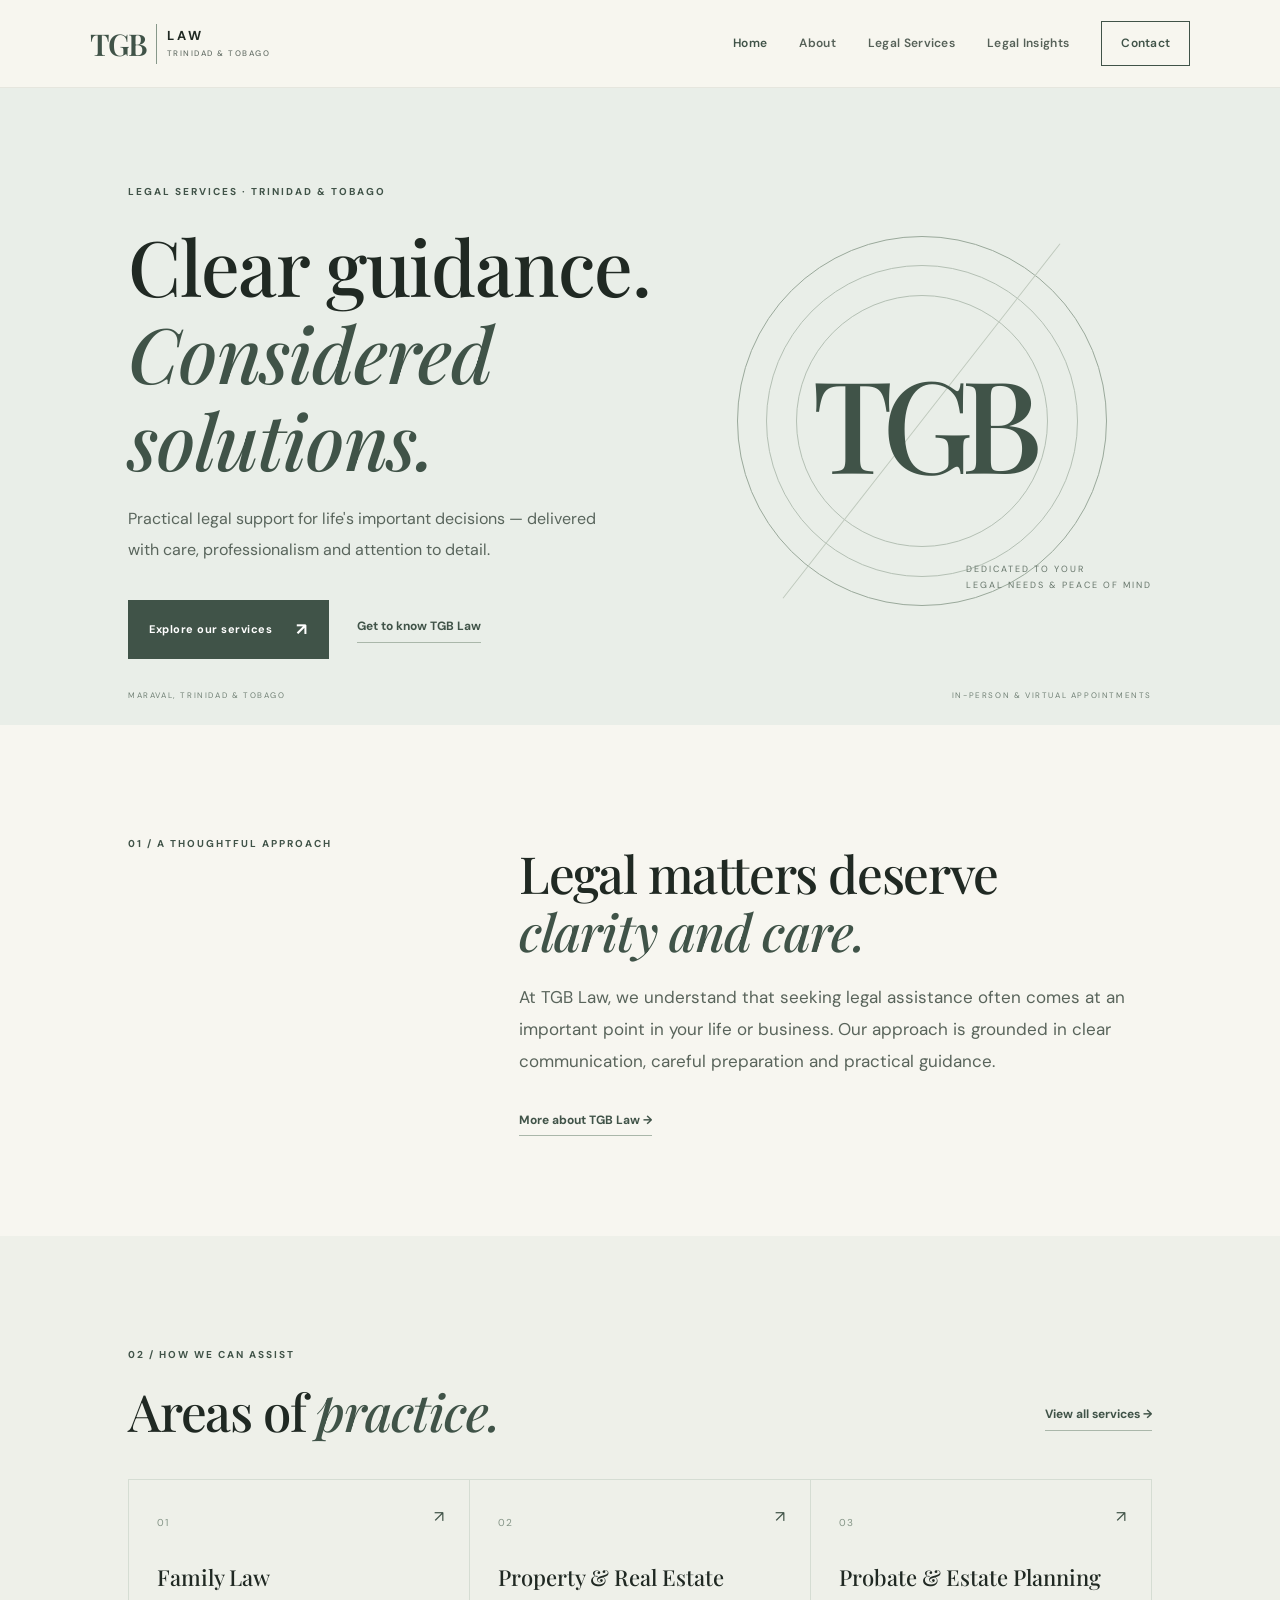
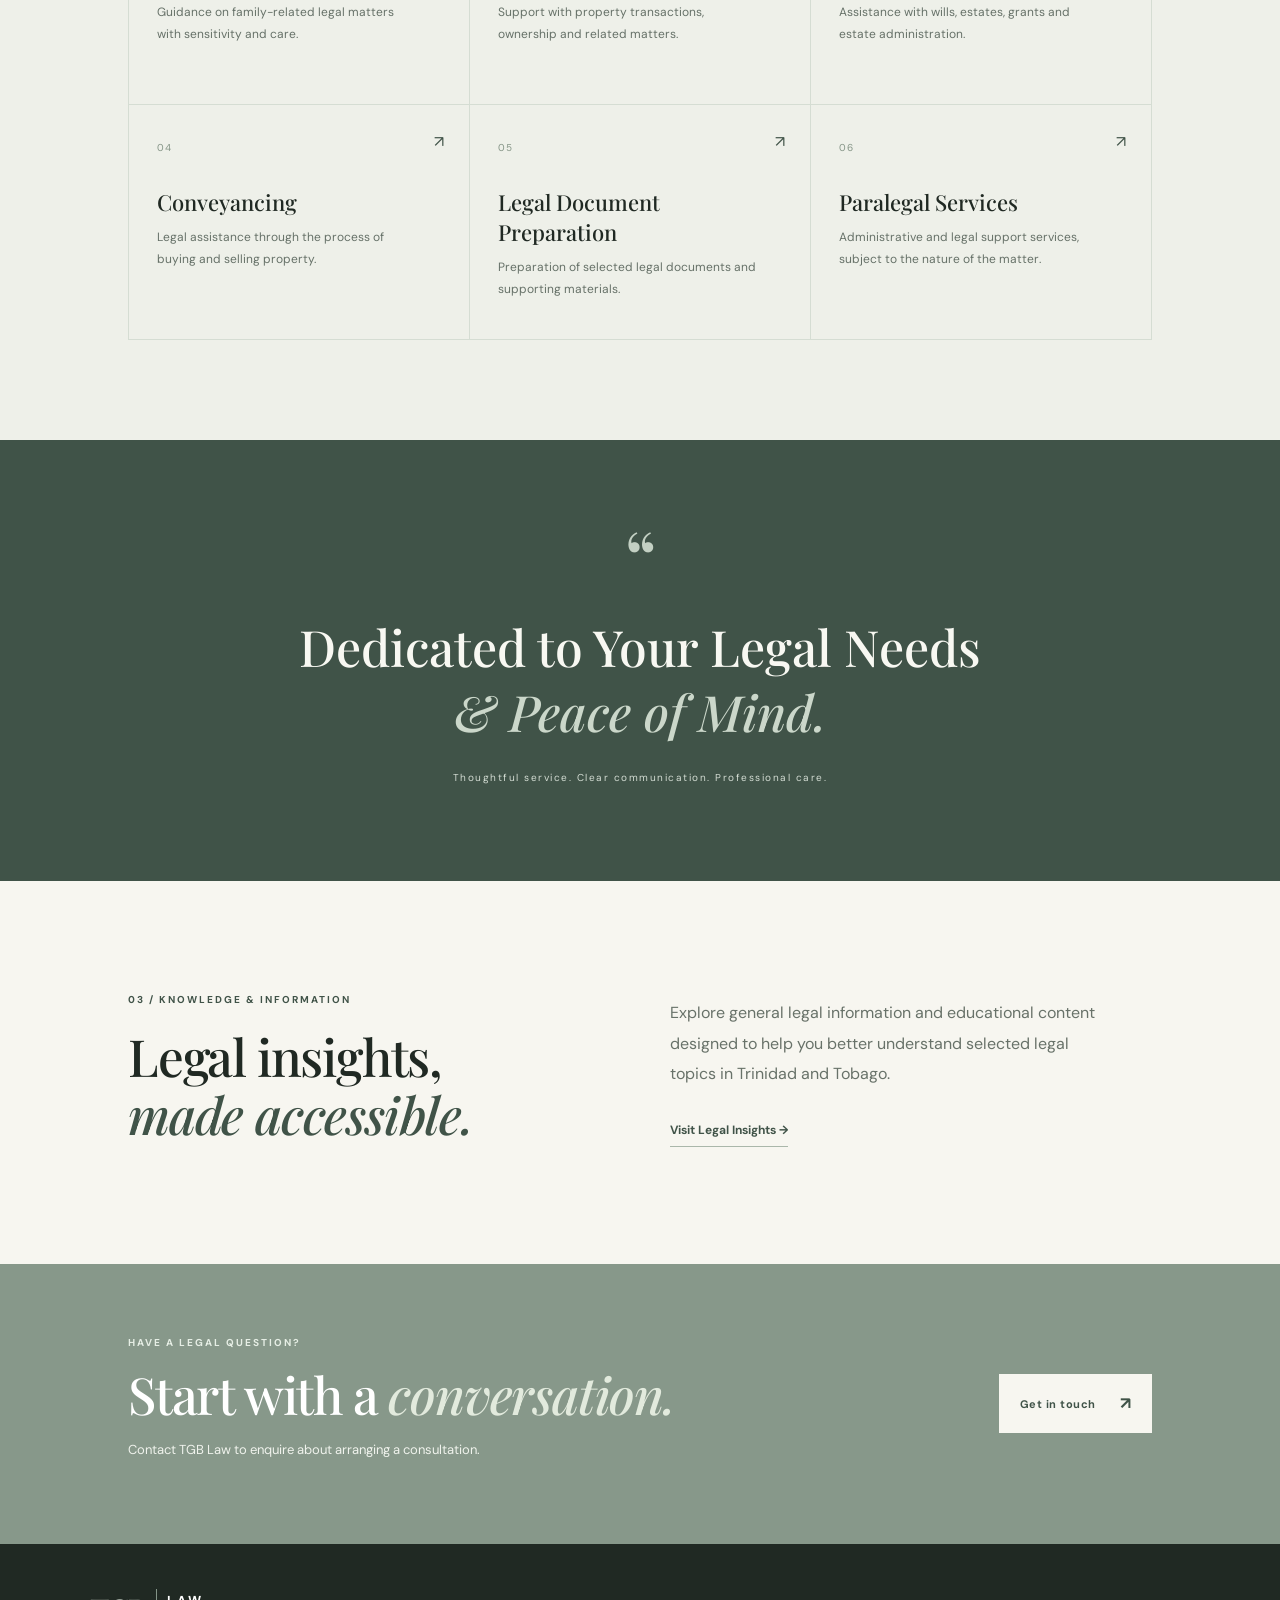
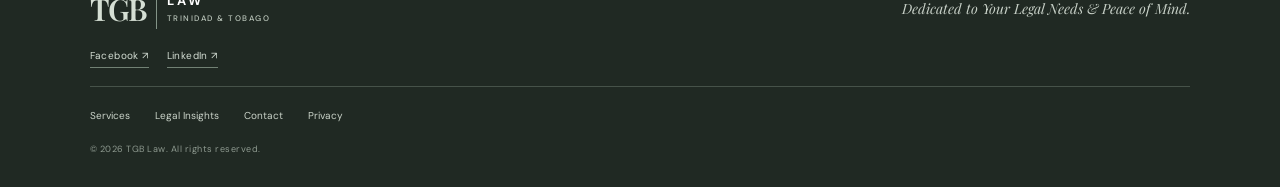
==== index.html @ 8f6d6e28 "Upload TGB Law website" ====
<!doctype html>
<html lang="en">
<head>
  <meta charset="utf-8">
  <meta name="viewport" content="width=device-width, initial-scale=1">
  <meta name="description" content="TGB Law — dedicated to your legal needs and peace of mind. Legal services in Trinidad and Tobago.">
  <title>TGB Law | Dedicated to Your Legal Needs &amp; Peace of Mind</title>
  <link rel="preconnect" href="https://fonts.googleapis.com">
  <link rel="preconnect" href="https://fonts.gstatic.com" crossorigin>
  <link href="https://fonts.googleapis.com/css2?family=DM+Sans:wght@400;500;600;700&family=Playfair+Display:wght@500;600;700&display=swap" rel="stylesheet">
  <link rel="stylesheet" href="assets/styles.css">
</head>
<body>
<header class="site-header">
  <a class="brand" href="index.html" aria-label="TGB Law home"><span class="brand-mark">TGB</span><span class="brand-name">LAW<small>TRINIDAD &amp; TOBAGO</small></span></a>
  <button class="menu-toggle" aria-label="Open navigation" aria-expanded="false">☰</button>
  <nav class="main-nav">
    <a class="active" href="index.html">Home</a><a href="about.html">About</a><a href="services.html">Legal Services</a><a href="insights.html">Legal Insights</a><a class="nav-contact" href="contact.html">Contact</a>
  </nav>
</header>
<main>
  <section class="hero">
    <div class="hero-content">
      <p class="eyebrow">LEGAL SERVICES · TRINIDAD &amp; TOBAGO</p>
      <h1>Clear guidance.<br><em>Considered solutions.</em></h1>
      <p class="hero-copy">Practical legal support for life's important decisions — delivered with care, professionalism and attention to detail.</p>
      <div class="hero-actions"><a class="button button-dark" href="services.html">Explore our services <span>↗</span></a><a class="text-link" href="about.html">Get to know TGB Law</a></div>
    </div>
    <div class="hero-art" aria-hidden="true"><div class="art-circle"></div><div class="art-line"></div><div class="art-caption">DEDICATED TO YOUR<br>LEGAL NEEDS &amp; PEACE OF MIND</div><div class="art-monogram">TGB</div></div>
    <div class="hero-foot"><span>MARAVAL, TRINIDAD &amp; TOBAGO</span><span>IN-PERSON &amp; VIRTUAL APPOINTMENTS</span></div>
  </section>

  <section class="intro section-wrap">
    <div class="section-label">01 / A THOUGHTFUL APPROACH</div>
    <div><h2>Legal matters deserve<br><em>clarity and care.</em></h2><p class="lead">At TGB Law, we understand that seeking legal assistance often comes at an important point in your life or business. Our approach is grounded in clear communication, careful preparation and practical guidance.</p><a class="arrow-link" href="about.html">More about TGB Law <span>→</span></a></div>
  </section>

  <section class="services-band">
    <div class="section-wrap">
      <div class="section-top"><div><div class="section-label">02 / HOW WE CAN ASSIST</div><h2>Areas of <em>practice.</em></h2></div><a class="arrow-link" href="services.html">View all services <span>→</span></a></div>
      <div class="service-grid">
        <a class="service-card" href="services.html#family"><span class="service-no">01</span><h3>Family Law</h3><p>Guidance on family-related legal matters with sensitivity and care.</p><span class="card-arrow">↗</span></a>
        <a class="service-card" href="services.html#property"><span class="service-no">02</span><h3>Property &amp; Real Estate</h3><p>Support with property transactions, ownership and related matters.</p><span class="card-arrow">↗</span></a>
        <a class="service-card" href="services.html#probate"><span class="service-no">03</span><h3>Probate &amp; Estate Planning</h3><p>Assistance with wills, estates, grants and estate administration.</p><span class="card-arrow">↗</span></a>
        <a class="service-card" href="services.html#conveyancing"><span class="service-no">04</span><h3>Conveyancing</h3><p>Legal assistance through the process of buying and selling property.</p><span class="card-arrow">↗</span></a>
        <a class="service-card" href="services.html#documents"><span class="service-no">05</span><h3>Legal Document Preparation</h3><p>Preparation of selected legal documents and supporting materials.</p><span class="card-arrow">↗</span></a>
        <a class="service-card" href="services.html#paralegal"><span class="service-no">06</span><h3>Paralegal Services</h3><p>Administrative and legal support services, subject to the nature of the matter.</p><span class="card-arrow">↗</span></a>
      </div>
    </div>
  </section>

  <section class="quote-section"><div class="quote-mark">“</div><blockquote>Dedicated to Your Legal Needs<br><em>&amp; Peace of Mind.</em></blockquote><p>Thoughtful service. Clear communication. Professional care.</p></section>

  <section class="insight-preview section-wrap">
    <div><div class="section-label">03 / KNOWLEDGE &amp; INFORMATION</div><h2>Legal insights,<br><em>made accessible.</em></h2></div>
    <div class="insight-copy"><p>Explore general legal information and educational content designed to help you better understand selected legal topics in Trinidad and Tobago.</p><a class="arrow-link" href="insights.html">Visit Legal Insights <span>→</span></a></div>
  </section>
  <section class="cta"><div><p class="eyebrow">HAVE A LEGAL QUESTION?</p><h2>Start with a <em>conversation.</em></h2><p>Contact TGB Law to enquire about arranging a consultation.</p></div><a class="button button-light" href="contact.html">Get in touch <span>↗</span></a></section>
</main>
<footer class="site-footer"><a class="brand brand-footer" href="index.html"><span class="brand-mark">TGB</span><span class="brand-name">LAW<small>TRINIDAD &amp; TOBAGO</small></span></a><p>Dedicated to Your Legal Needs &amp; Peace of Mind.</p>
<div class="social-links" aria-label="Social media">
  <a href="https://www.facebook.com/tgblawpractice" target="_blank" rel="noopener noreferrer" aria-label="TGB Law on Facebook">Facebook ↗</a>
  <a href="https://www.linkedin.com/company/tgblawpractice" target="_blank" rel="noopener noreferrer" aria-label="TGB Law on LinkedIn">LinkedIn ↗</a>
</div>
<div class="footer-links"><a href="services.html">Services</a><a href="insights.html">Legal Insights</a><a href="contact.html">Contact</a><a href="privacy.html">Privacy</a></div><small>© <span id="year"></span> TGB Law. All rights reserved.</small></footer>
<script src="assets/script.js"></script>
</body></html>
---- assets/styles.css ----
:root{--ink:#202923;--muted:#69736b;--sage:#87988a;--sage-dark:#405348;--pale:#e9eee8;--cream:#f7f6f0;--white:#fff;--line:#dce2da;--serif:'Playfair Display',Georgia,serif;--sans:'DM Sans',Arial,sans-serif}*{box-sizing:border-box}html{scroll-behavior:smooth}body{margin:0;color:var(--ink);font-family:var(--sans);background:var(--cream);line-height:1.7}a{color:inherit;text-decoration:none}.site-header{height:88px;padding:0 clamp(22px,7vw,108px);display:flex;align-items:center;justify-content:space-between;background:rgba(247,246,240,.96);border-bottom:1px solid rgba(32,41,35,.08);position:relative;z-index:5}.brand{display:flex;align-items:center;gap:10px}.brand-mark{font:600 30px var(--serif);letter-spacing:-2px;color:var(--sage-dark);border-right:1px solid var(--sage);padding-right:10px}.brand-name{font-size:13px;letter-spacing:3px;font-weight:700;line-height:1.15}.brand-name small{display:block;font-size:8px;letter-spacing:1.5px;font-weight:500;color:var(--muted);margin-top:5px}.main-nav{display:flex;align-items:center;gap:clamp(16px,2.5vw,34px);font-size:12px;font-weight:600;letter-spacing:.3px}.main-nav a{color:#566158;transition:.2s}.main-nav a:hover,.main-nav a.active{color:var(--sage-dark)}.main-nav .nav-contact{border:1px solid var(--sage-dark);padding:11px 19px;color:var(--sage-dark)}.menu-toggle{display:none;background:none;border:0;font-size:24px;color:var(--ink)}.hero{min-height:620px;background:var(--pale);padding:95px clamp(22px,10vw,155px) 66px;position:relative;display:grid;grid-template-columns:1.1fr .9fr;align-items:center;overflow:hidden}.hero-content{max-width:610px;position:relative;z-index:1}.eyebrow,.section-label{font-size:10px;letter-spacing:2px;font-weight:700;color:var(--sage-dark)}h1,h2,h3,p{margin-top:0}h1,h2{font-family:var(--serif);font-weight:500;letter-spacing:-1.2px;line-height:1.13}h1{font-size:clamp(48px,6vw,78px);margin:22px 0}h2{font-size:clamp(36px,4vw,52px);margin:20px 0}h1 em,h2 em,blockquote em{font-weight:500;color:var(--sage-dark)}.hero-copy{font-size:16px;color:#59655c;max-width:490px;line-height:1.9}.hero-actions{display:flex;align-items:center;gap:28px;margin-top:35px}.button{display:inline-flex;align-items:center;gap:24px;padding:15px 21px;font-size:11px;letter-spacing:.5px;font-weight:700}.button span{font-size:17px}.button-dark{background:var(--sage-dark);color:white}.button-light{background:var(--cream);color:var(--sage-dark)}.text-link,.arrow-link{font-size:12px;font-weight:700;color:var(--sage-dark);border-bottom:1px solid #aab7aa;padding-bottom:5px}.hero-art{height:400px;position:relative;display:flex;align-items:center;justify-content:center}.art-circle{width:min(31vw,370px);height:min(31vw,370px);border:1px solid #9aa99b;border-radius:50%;position:absolute}.art-circle:before,.art-circle:after{content:"";position:absolute;border:1px solid #b4c0b4;border-radius:50%;inset:28px}.art-circle:after{inset:58px}.art-line{position:absolute;width:1px;height:450px;background:#c0cabe;transform:rotate(38deg)}.art-monogram{font:500 clamp(70px,10vw,132px) var(--serif);letter-spacing:-12px;color:var(--sage-dark);z-index:1}.art-caption{position:absolute;right:0;bottom:28px;font-size:9px;letter-spacing:2px;line-height:1.8;color:#66756a}.hero-foot{position:absolute;bottom:22px;left:clamp(22px,10vw,155px);right:clamp(22px,10vw,155px);display:flex;justify-content:space-between;font-size:8px;letter-spacing:1.6px;color:#718075}.section-wrap{padding:100px clamp(22px,10vw,155px)}.intro{display:grid;grid-template-columns:.7fr 1.3fr;gap:50px}.section-label{padding-top:10px}.lead{font-size:17px;line-height:1.9;color:#59645b;max-width:720px}.intro .arrow-link{display:inline-block;margin-top:15px}.services-band{background:#eef0e9}.section-top{display:flex;align-items:end;justify-content:space-between;margin-bottom:38px}.section-top h2{margin-bottom:0}.section-top .arrow-link{margin-bottom:10px}.service-grid{display:grid;grid-template-columns:repeat(3,1fr);border-top:1px solid #d5ddd3;border-left:1px solid #d5ddd3}.service-card{min-height:225px;padding:27px 28px;border-right:1px solid #d5ddd3;border-bottom:1px solid #d5ddd3;position:relative;transition:background .2s}.service-card:hover{background:#e3e9e1}.service-no{font-size:10px;letter-spacing:1px;color:#849486}.service-card h3{font:500 22px var(--serif);margin:28px 0 10px}.service-card p{font-size:12px;line-height:1.8;color:#667168;max-width:260px}.card-arrow{position:absolute;right:25px;top:23px;color:var(--sage-dark)}.quote-section{background:var(--sage-dark);color:#f8f8f2;text-align:center;padding:85px 20px}.quote-mark{font:80px var(--serif);line-height:.8;color:#c3d0c3}.quote-section blockquote{font:500 clamp(32px,4vw,50px)/1.3 var(--serif);margin:25px 0}.quote-section blockquote em{color:#cbd7ca}.quote-section p{font-size:10px;letter-spacing:1.5px;color:#d4ddd4}.insight-preview{display:grid;grid-template-columns:1fr 1fr;gap:60px;align-items:center}.insight-copy p{color:#687269;line-height:1.9;max-width:440px}.insight-copy .arrow-link{display:inline-block;margin-top:15px}.cta{background:var(--sage);color:#fff;padding:70px clamp(22px,10vw,155px);display:flex;align-items:center;justify-content:space-between;gap:30px}.cta .eyebrow{color:#e6eee5}.cta h2{margin:15px 0;color:white}.cta h2 em{color:#e2eadd}.cta p:not(.eyebrow){font-size:13px;color:#f0f3ed}.site-footer{background:#202923;color:#e9eee8;padding:45px clamp(22px,7vw,108px) 30px;display:grid;grid-template-columns:1fr 1fr;gap:18px 30px;align-items:center}.brand-footer .brand-mark{color:#d5dfd4;border-color:#839487}.brand-footer .brand-name{color:#fff}.brand-footer .brand-name small{color:#bdc8bd}.site-footer>p{font:italic 14px var(--serif);text-align:right;color:#c8d1c8;margin:0}.footer-links{grid-column:1/-1;display:flex;gap:25px;border-top:1px solid #465249;padding-top:20px;font-size:10px;color:#cbd4ca}.site-footer>small{grid-column:1/-1;color:#8e9a90;font-size:9px;letter-spacing:.5px}.page-hero{background:var(--pale);padding:100px clamp(22px,10vw,155px) 85px}.page-hero h1{font-size:clamp(46px,6vw,70px)}.page-intro{max-width:650px;color:#5f6b62;font-size:15px;line-height:1.9}.about-layout{display:grid;grid-template-columns:.7fr 1.3fr;gap:50px}.about-layout p:not(.lead){color:#667168;line-height:1.9}.profile-panel{background:#e9eee8;padding:55px clamp(22px,10vw,155px);display:grid;grid-template-columns:180px 1fr;gap:45px;align-items:center}.profile-initials{height:170px;border:1px solid #a9b8aa;border-radius:50%;display:grid;place-items:center;font:54px var(--serif);color:var(--sage-dark)}.profile-panel h2{font-size:36px;margin:12px 0}.profile-panel p{color:#5d6a60;font-size:13px}.small-note{font-size:11px!important;color:#78847a!important}.service-list{padding-top:50px;padding-bottom:50px}.service-detail{display:grid;grid-template-columns:80px 1fr;gap:25px;padding:35px 0;border-bottom:1px solid var(--line);scroll-margin-top:25px}.service-detail>span{font-size:11px;color:var(--sage-dark);padding-top:8px}.service-detail h2{font-size:29px;margin:0 0 10px}.service-detail p{max-width:700px;color:#657067;font-size:14px;line-height:1.9;margin:0}.notice{padding-top:20px;padding-bottom:60px}.notice strong{font:500 19px var(--serif)}.notice p{max-width:850px;color:#727d73;font-size:11px;line-height:1.9}.insights-empty{display:grid;grid-template-columns:180px 1fr;gap:45px;align-items:center;min-height:360px}.insight-icon{width:145px;height:145px;border:1px solid #a8b6a9;border-radius:50%;display:grid;place-items:center;color:var(--sage-dark);font-size:55px}.insights-empty h2{font-size:40px}.insights-empty p:not(.eyebrow){max-width:600px;color:#667168;line-height:1.9}.insights-empty .arrow-link{display:inline-block;margin-top:10px}.contact-layout{display:grid;grid-template-columns:1fr 1fr;gap:80px}.contact-layout h2{font-size:43px}.contact-layout p{color:#68746a;line-height:1.9;font-size:14px}.contact-detail{border-top:1px solid var(--line);padding:18px 0;display:flex;flex-direction:column;gap:4px}.contact-detail span{font-size:9px;letter-spacing:1.5px;color:#829083}.contact-detail strong{font-size:13px;font-weight:600}.contact-note{background:#eef0e9;padding:35px;height:max-content}.contact-note h3{font:500 23px var(--serif)}.contact-note p{font-size:12px}.legal-copy{max-width:950px}.legal-copy h2{font-size:25px;margin-top:35px}.legal-copy p{color:#647067;line-height:1.9;font-size:14px}
@media(max-width:800px){.site-header{height:75px}.menu-toggle{display:block}.main-nav{display:none;position:absolute;top:75px;left:0;right:0;background:var(--cream);padding:20px 25px 25px;flex-direction:column;align-items:stretch;gap:17px;border-bottom:1px solid var(--line)}.main-nav.open{display:flex}.main-nav .nav-contact{text-align:center}.hero{grid-template-columns:1fr;padding-top:75px;padding-bottom:75px}.hero-art{height:270px;margin-top:15px}.art-circle{width:235px;height:235px}.art-monogram{font-size:90px}.art-caption{right:8%;bottom:0}.hero-foot{bottom:15px;font-size:7px}.intro,.about-layout,.insight-preview,.contact-layout{grid-template-columns:1fr;gap:25px}.section-wrap{padding-top:70px;padding-bottom:70px}.service-grid{grid-template-columns:repeat(2,1fr)}.section-top{align-items:start;gap:20px;flex-direction:column}.cta{align-items:flex-start;flex-direction:column}.profile-panel{grid-template-columns:110px 1fr;gap:25px}.profile-initials{height:105px;font-size:34px}.profile-panel h2{font-size:27px}.insights-empty{grid-template-columns:1fr;gap:25px}.insight-icon{width:100px;height:100px}.contact-layout{gap:35px}}
@media(max-width:520px){h1{font-size:48px}.hero{min-height:auto}.hero-actions{align-items:flex-start;flex-direction:column;gap:18px}.hero-foot{position:static;margin-top:35px;gap:15px;flex-direction:column}.service-grid{grid-template-columns:1fr}.service-card{min-height:190px}.profile-panel{grid-template-columns:1fr}.profile-initials{width:105px}.site-footer{grid-template-columns:1fr}.site-footer>p{text-align:left}.footer-links{flex-wrap:wrap}.service-detail{grid-template-columns:35px 1fr;gap:12px}.page-hero{padding-top:75px;padding-bottom:65px}}

.profile-photo-wrap{width:180px;height:210px;overflow:hidden;background:#dce4dc}
.profile-photo{width:100%;height:100%;object-fit:cover;object-position:center 24%;display:block}
@media(max-width:800px){.profile-photo-wrap{width:145px;height:175px}}
@media(max-width:520px){.profile-photo-wrap{width:155px;height:185px}}

.social-links{grid-column:1/-1;display:flex;gap:18px;font-size:10px;letter-spacing:.4px;color:#d4ded4}
.social-links a{border-bottom:1px solid #718174;padding-bottom:3px}
.social-links a:hover{color:#fff}
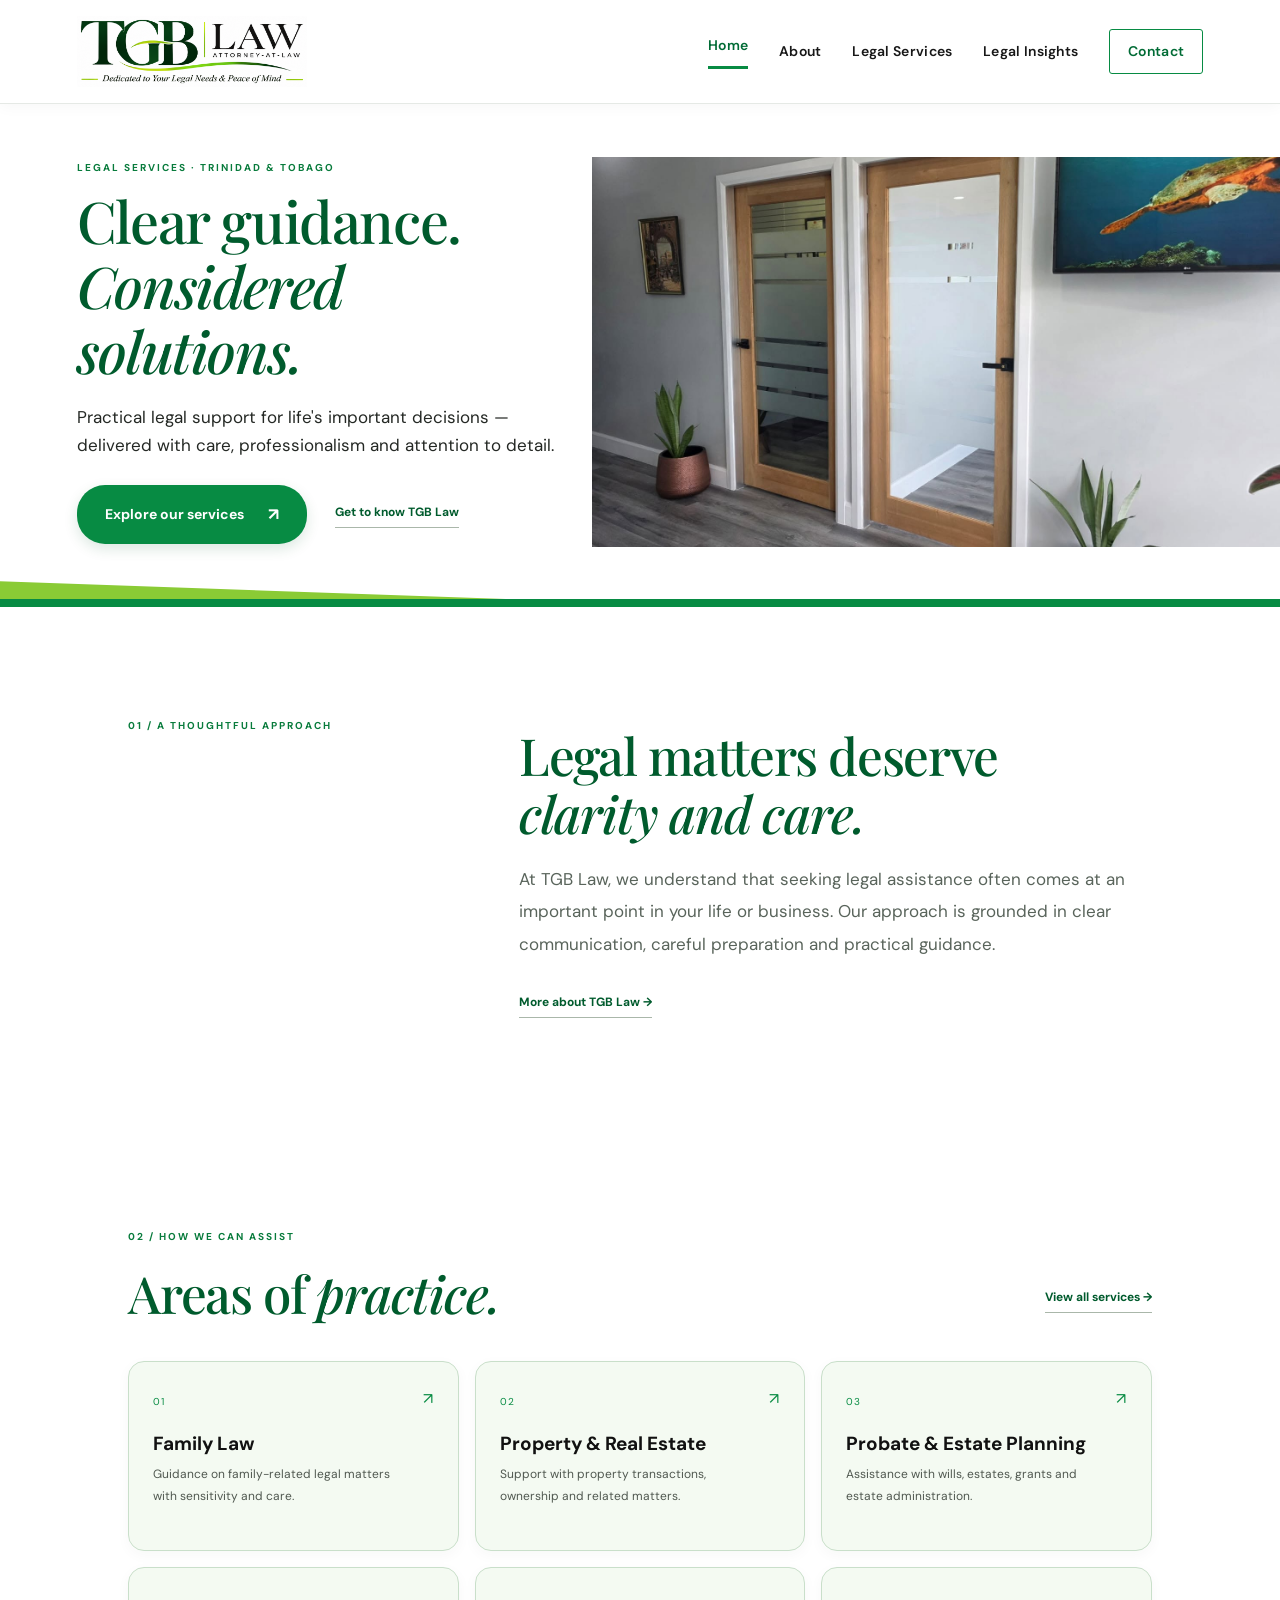
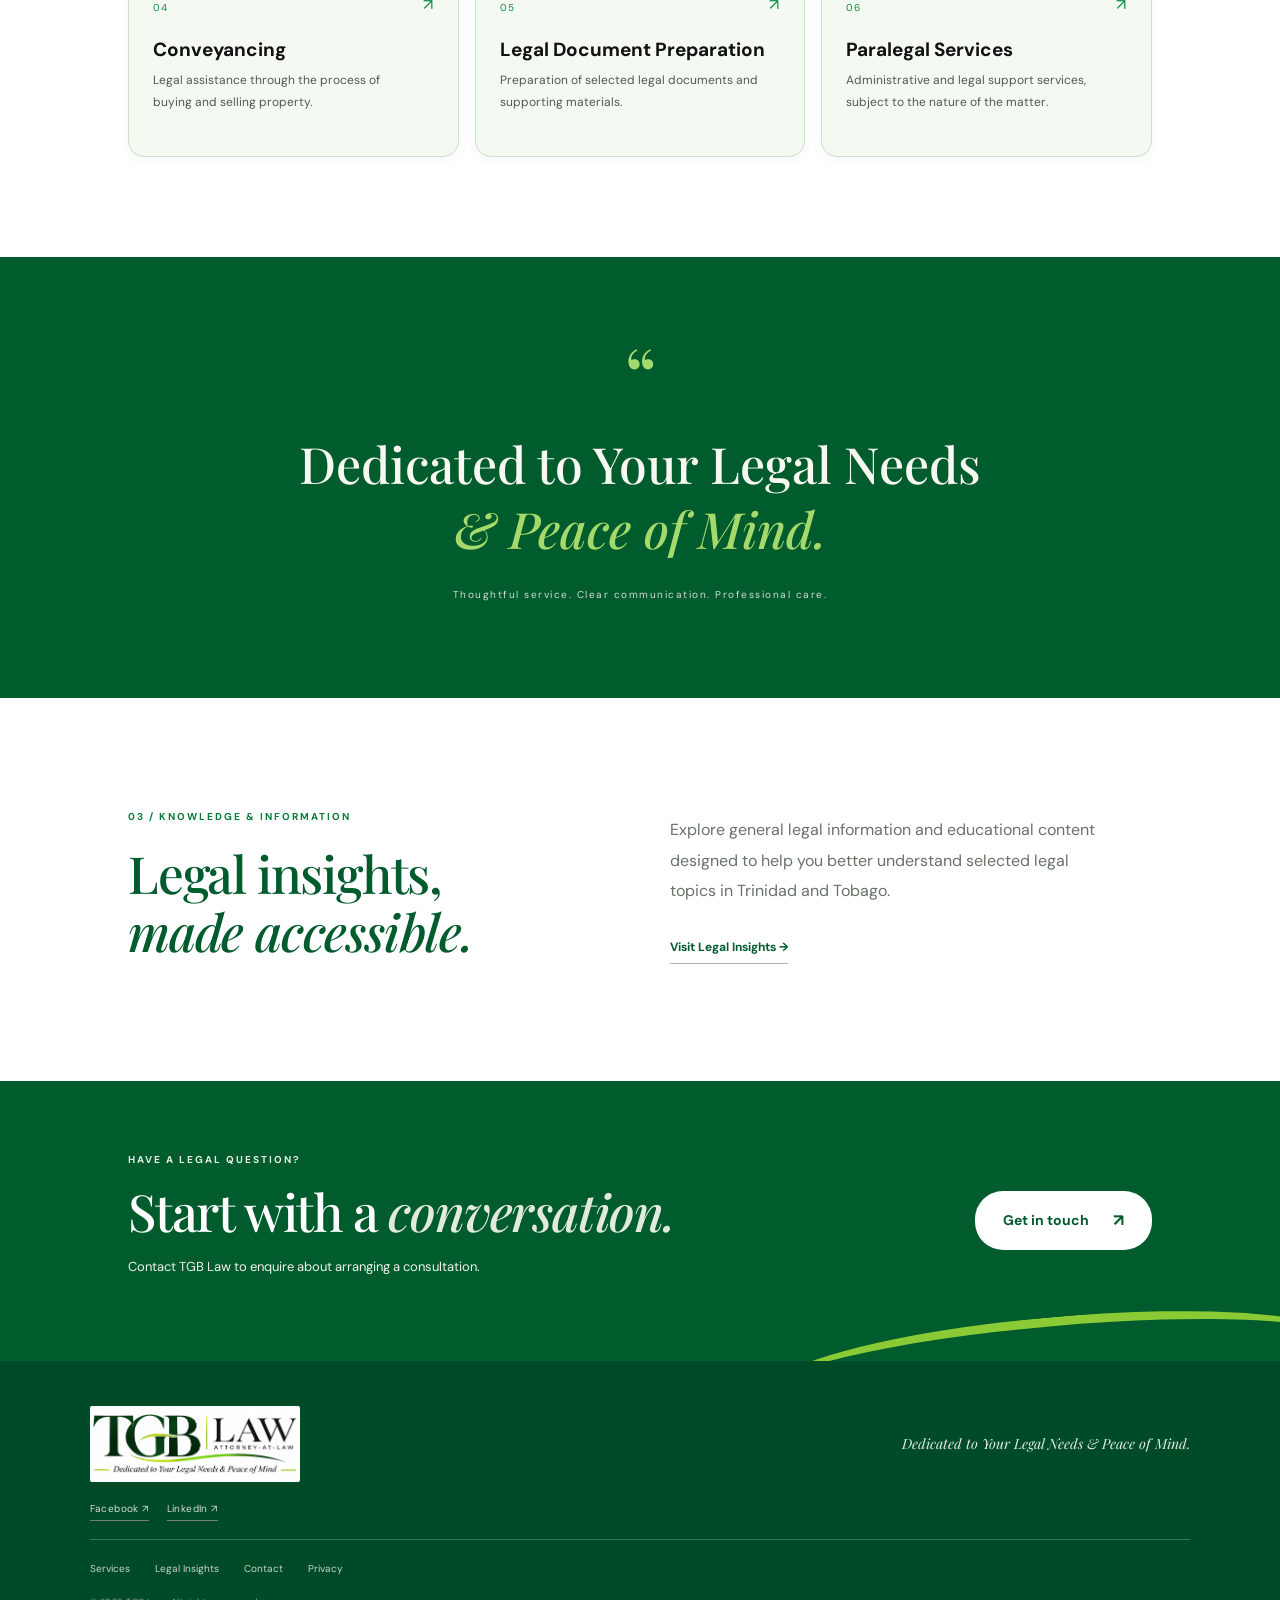
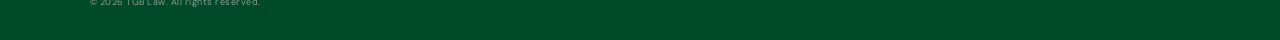
==== commit d0c7ea9b: "Update TGB Law website – new branding, images and contact form" ====
--- a/index.html
+++ b/index.html
@@ -12,7 +12,7 @@
 </head>
 <body>
 <header class="site-header">
-  <a class="brand" href="index.html" aria-label="TGB Law home"><span class="brand-mark">TGB</span><span class="brand-name">LAW<small>TRINIDAD &amp; TOBAGO</small></span></a>
+  <a class="brand" href="index.html" aria-label="TGB Law home"><img src="assets/tgb-law-logo-new.png" alt="TGB Law — Dedicated to Your Legal Needs &amp; Peace of Mind"></a>
   <button class="menu-toggle" aria-label="Open navigation" aria-expanded="false">☰</button>
   <nav class="main-nav">
     <a class="active" href="index.html">Home</a><a href="about.html">About</a><a href="services.html">Legal Services</a><a href="insights.html">Legal Insights</a><a class="nav-contact" href="contact.html">Contact</a>
@@ -26,7 +26,7 @@
       <p class="hero-copy">Practical legal support for life's important decisions — delivered with care, professionalism and attention to detail.</p>
       <div class="hero-actions"><a class="button button-dark" href="services.html">Explore our services <span>↗</span></a><a class="text-link" href="about.html">Get to know TGB Law</a></div>
     </div>
-    <div class="hero-art" aria-hidden="true"><div class="art-circle"></div><div class="art-line"></div><div class="art-caption">DEDICATED TO YOUR<br>LEGAL NEEDS &amp; PEACE OF MIND</div><div class="art-monogram">TGB</div></div>
+    <div class="hero-art"><img src="assets/tgb-law-office.jpg" alt="TGB Law office in Maraval, Trinidad and Tobago"></div>
     <div class="hero-foot"><span>MARAVAL, TRINIDAD &amp; TOBAGO</span><span>IN-PERSON &amp; VIRTUAL APPOINTMENTS</span></div>
   </section>
 
@@ -57,7 +57,7 @@
   </section>
   <section class="cta"><div><p class="eyebrow">HAVE A LEGAL QUESTION?</p><h2>Start with a <em>conversation.</em></h2><p>Contact TGB Law to enquire about arranging a consultation.</p></div><a class="button button-light" href="contact.html">Get in touch <span>↗</span></a></section>
 </main>
-<footer class="site-footer"><a class="brand brand-footer" href="index.html"><span class="brand-mark">TGB</span><span class="brand-name">LAW<small>TRINIDAD &amp; TOBAGO</small></span></a><p>Dedicated to Your Legal Needs &amp; Peace of Mind.</p>
+<footer class="site-footer"><a class="brand brand-footer" href="index.html"><img src="assets/tgb-law-logo-new.png" alt="TGB Law — Dedicated to Your Legal Needs &amp; Peace of Mind"></a><p>Dedicated to Your Legal Needs &amp; Peace of Mind.</p>
 <div class="social-links" aria-label="Social media">
   <a href="https://www.facebook.com/tgblawpractice" target="_blank" rel="noopener noreferrer" aria-label="TGB Law on Facebook">Facebook ↗</a>
   <a href="https://www.linkedin.com/company/tgblawpractice" target="_blank" rel="noopener noreferrer" aria-label="TGB Law on LinkedIn">LinkedIn ↗</a>
--- a/assets/styles.css
+++ b/assets/styles.css
@@ -10,3 +10,112 @@
 .social-links{grid-column:1/-1;display:flex;gap:18px;font-size:10px;letter-spacing:.4px;color:#d4ded4}
 .social-links a{border-bottom:1px solid #718174;padding-bottom:3px}
 .social-links a:hover{color:#fff}
+
+
+/* TGB Law refreshed brand system: green, black and white */
+:root{
+  --ink:#111111;--muted:#555e57;--sage:#087b3c;--sage-dark:#005b2d;
+  --pale:#f2f8f1;--cream:#ffffff;--line:#d7e5d8;
+  --brand-green:#078b43;--lime:#8acb35;
+}
+body{background:#fff;color:#111}
+.site-header{height:auto;min-height:104px;background:#fff;padding:10px clamp(20px,6vw,90px);border-bottom:1px solid #e5e9e5;box-shadow:0 3px 14px rgba(0,0,0,.035)}
+.brand{display:flex;align-items:center}
+.brand img{display:block;width:230px;height:82px;object-fit:contain;object-position:left center;background:#fff}
+.main-nav{font-size:14px;gap:clamp(14px,2.4vw,34px)}
+.main-nav a{color:#171717}
+.main-nav a:hover,.main-nav a.active{color:#006b35}
+.main-nav a.active{border-bottom:3px solid var(--brand-green);padding-bottom:8px}
+.main-nav .nav-contact{border:1px solid var(--brand-green);border-radius:3px;padding:10px 18px;color:#006b35}
+.main-nav .nav-contact:hover{background:#078b43;color:#fff}
+.hero{min-height:500px;padding:55px clamp(22px,6vw,92px);grid-template-columns:.88fr 1.12fr;gap:35px;background:#fff;border-bottom:8px solid var(--brand-green)}
+.hero:after{content:"";position:absolute;left:0;bottom:0;width:40%;height:18px;background:var(--lime);clip-path:polygon(0 0,100% 100%,0 100%);pointer-events:none}
+.hero-content{max-width:570px}
+.hero h1{font-size:clamp(42px,4.5vw,66px);color:#005b2d;margin:12px 0 20px;letter-spacing:-1.4px}
+.hero h1 em{color:#005b2d}
+.eyebrow,.section-label{color:#087b3c}
+.hero-copy{font-size:17px;color:#242824;line-height:1.65}
+.hero-actions{margin-top:26px}
+.button{border-radius:28px;padding:15px 28px;font-size:14px;letter-spacing:0}
+.button-dark{background:#078b43;color:#fff;box-shadow:0 5px 14px rgba(0,91,45,.14)}
+.button-dark:hover{background:#005b2d}
+.hero-art{height:100%;min-height:390px;margin:-55px calc(clamp(22px,6vw,92px)*-1) -55px 0;overflow:hidden;display:block}
+.hero-art img{width:100%;height:100%;min-height:445px;object-fit:cover;object-position:center}
+.hero-foot{display:none}
+.intro{background:#fff}
+.services-band{background:#fff}
+.section-top h2,.intro h2,.insight-preview h2{color:#005b2d}
+.service-grid{border:0;gap:16px;grid-template-columns:repeat(3,minmax(0,1fr))}
+.service-card{border:1px solid #c9dfca;border-radius:16px;min-height:190px;background:#f4faf2;padding:24px;box-shadow:0 4px 14px rgba(0,70,30,.035)}
+.service-card:hover{background:#eaf6e8;transform:translateY(-2px)}
+.service-no{color:#078b43}
+.service-card h3{font-family:var(--sans);font-size:19px;font-weight:700;color:#111;margin:18px 0 8px}
+.service-card p{color:#505850}
+.card-arrow{color:#078b43}
+.quote-section{background:#005b2d}
+.quote-mark,.quote-section blockquote em{color:#a5d96b}
+.cta{background:#005b2d;position:relative;overflow:hidden}
+.cta:after{content:"";position:absolute;right:-5%;bottom:-55px;width:45%;height:90px;border-top:9px solid var(--lime);border-radius:50%;transform:rotate(-5deg)}
+.site-footer{background:#004b27;color:#fff}
+.brand-footer img{width:210px;height:76px;object-fit:contain;background:#fff;border-radius:2px}
+.site-footer>p{color:#e2f0e3}
+.footer-links{border-color:#397354}
+.footer-links a:hover{color:#a5d96b}
+.page-hero{background:#f1f8ef}
+.page-hero h1{color:#005b2d}
+.page-hero h1 em{color:#078b43}
+.profile-panel{background:#f1f8ef}
+.service-detail{border-color:#d4e5d4}
+.button-light{background:#fff;color:#005b2d;border-radius:28px}
+@media(max-width:850px){
+ .site-header{min-height:82px;padding:8px 20px}
+ .brand img{width:168px;height:60px}
+ .menu-toggle{display:block;color:#005b2d}
+ .main-nav{display:none;position:absolute;top:100%;left:0;right:0;background:#fff;padding:18px 24px 24px;box-shadow:0 8px 14px rgba(0,0,0,.08);flex-direction:column;align-items:stretch;gap:14px}
+ .main-nav.open{display:flex}
+ .main-nav a{padding:8px 0}
+ .main-nav .nav-contact{padding:10px 14px;text-align:center}
+ .hero{grid-template-columns:1fr;padding:48px 24px 0;gap:30px}
+ .hero-art{margin:0 -24px;height:300px;min-height:300px}
+ .hero-art img{min-height:300px;height:300px}
+ .hero h1{font-size:clamp(40px,9vw,58px)}
+ .service-grid{grid-template-columns:repeat(2,minmax(0,1fr))}
+ .section-wrap{padding:70px 24px}
+ .site-footer{padding:38px 24px 26px}
+}
+@media(max-width:520px){
+ .service-grid{grid-template-columns:1fr}
+ .section-top{align-items:flex-start;gap:18px;flex-direction:column}
+ .intro,.insight-preview{grid-template-columns:1fr;gap:20px}
+ .cta{align-items:flex-start;flex-direction:column;padding:55px 24px}
+ .site-footer{grid-template-columns:1fr}
+ .site-footer>p{text-align:left}
+ .footer-links{flex-wrap:wrap}
+}
+
+/* Website enquiry form */
+.contact-form-wrap{background:#f1f8ef;border:1px solid #d4e5d4;border-radius:14px;padding:clamp(24px,4vw,38px);height:max-content}
+.contact-form-wrap h3{font:600 27px var(--serif);color:#005b2d;margin:0 0 8px}
+.form-intro{margin-bottom:24px}
+.enquiry-form{display:flex;flex-direction:column;gap:9px}
+.enquiry-form>label:not(.consent-label){font-size:12px;font-weight:700;color:#18221b;margin-top:8px}
+.enquiry-form>label span[aria-hidden="true"]{color:#078b43}
+.enquiry-form input:not([type="checkbox"]),.enquiry-form select,.enquiry-form textarea{width:100%;border:1px solid #cbd9cb;border-radius:6px;background:#fff;padding:12px 13px;font:14px var(--sans);color:#111;outline-offset:2px}
+.enquiry-form input:focus,.enquiry-form select:focus,.enquiry-form textarea:focus{outline:2px solid #078b43;border-color:#078b43}
+.enquiry-form textarea{resize:vertical;min-height:125px}
+.enquiry-form .optional{font-weight:400;color:#657067}
+.consent-label{display:flex;align-items:flex-start;gap:10px;font-size:12px;line-height:1.6;color:#39443b;margin:12px 0 2px}
+.consent-label input{margin-top:4px;accent-color:#078b43;flex:0 0 auto}
+.consent-label a{color:#006b35;text-decoration:underline;font-weight:700}
+.form-disclaimer{font-size:11px!important;line-height:1.65!important;background:#fff;border-left:3px solid #8acb35;padding:12px;margin:8px 0!important}
+.form-submit{border:0;cursor:pointer;justify-content:center;align-self:flex-start;margin-top:6px}
+.form-required{font-size:10px!important;margin:0!important}
+.form-honeypot{position:absolute!important;left:-5000px!important;width:1px!important;height:1px!important;overflow:hidden}
+@media(max-width:800px){.contact-form-wrap{padding:24px}}
+
+
+/* Supporting service photography — complete images, never cropped */
+.service-detail{grid-template-columns:60px minmax(0,1fr) 190px;align-items:center;gap:28px;padding:30px 0}
+.service-photo{display:block;width:160px;height:auto;max-height:330px;object-fit:contain;object-position:center;background:#f7f6f0;border:1px solid #e3e9e1;border-radius:4px;box-shadow:0 5px 18px rgba(0,45,20,.05);padding:3px}
+@media(max-width:800px){.service-detail{grid-template-columns:35px minmax(0,1fr) 160px;gap:18px}.service-photo{width:145px;max-height:300px}}
+@media(max-width:600px){.service-detail{grid-template-columns:30px minmax(0,1fr);gap:12px;padding:26px 0}.service-photo{grid-column:2;width:150px;max-width:100%;height:auto;max-height:300px;margin-top:8px}}
